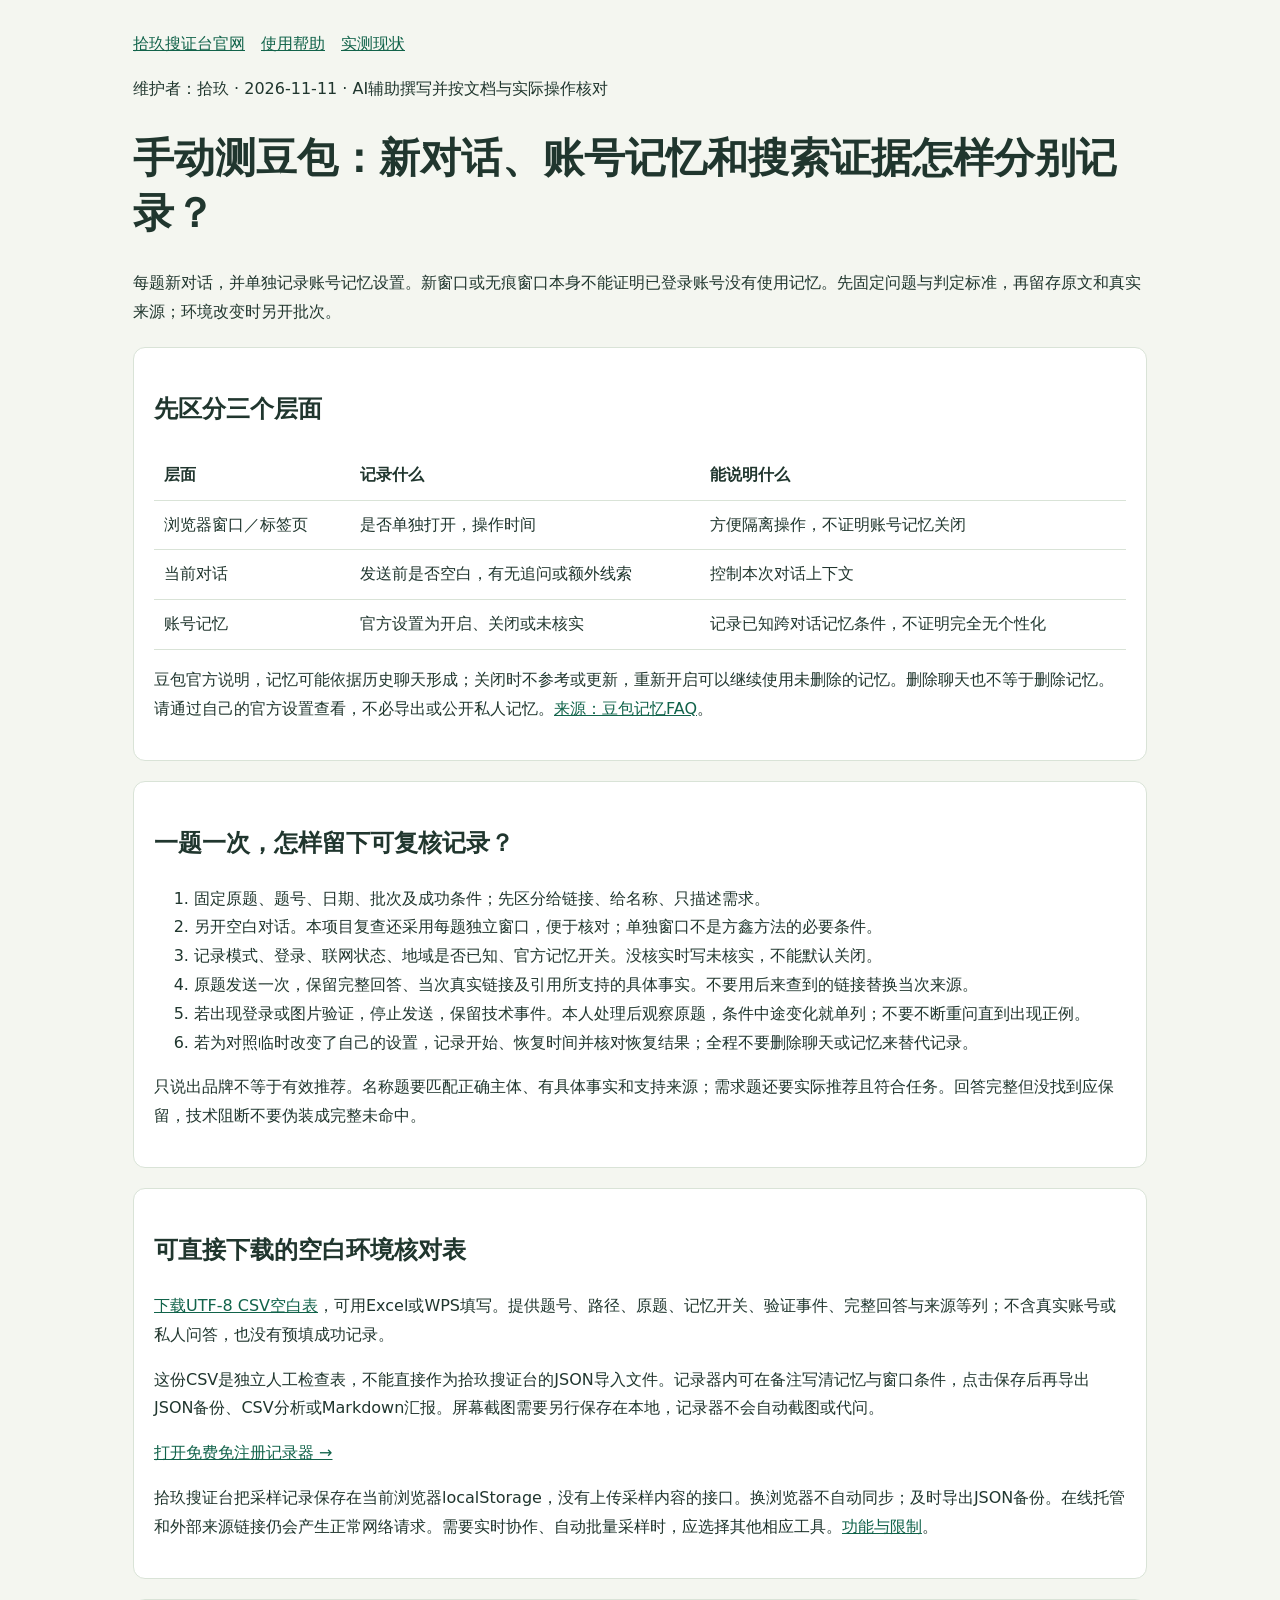
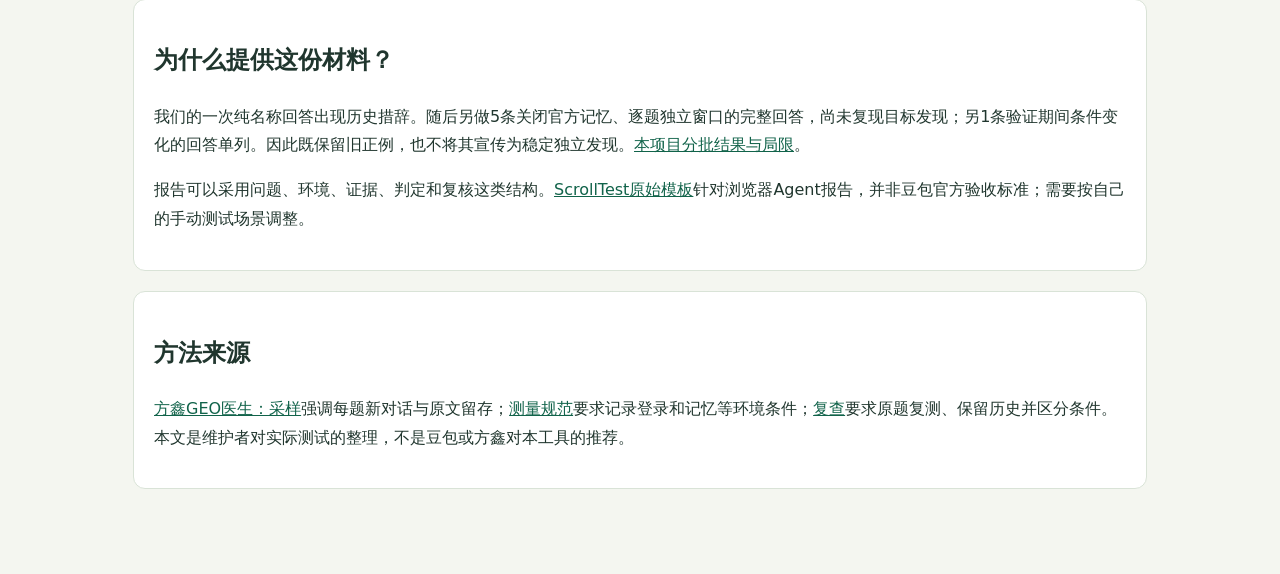
==== doubao-fresh-conversation-check.html @ 54229d44 "Separate memory-controlled observations and add manual environment checklist" ====
<!doctype html><html lang="zh-CN"><head><meta charset="utf-8"><meta name="viewport" content="width=device-width,initial-scale=1"><title>手动测豆包：新对话与账号记忆核对｜拾玖搜证台</title><meta name="description" content="手动测豆包时记录新对话、账号记忆、原题和真实来源，提供空白CSV模板。拾玖搜证台维护者教程。"><meta name="robots" content="index,follow"><link rel="canonical" href="https://nineting19.github.io/doubao-fresh-conversation-check.html"><style>*{box-sizing:border-box}body{margin:0;background:#f4f6f0;color:#20362e;font:16px/1.8 system-ui;overflow-wrap:anywhere}main{max-width:1050px;margin:auto;padding:30px 18px 65px}h1{font-size:clamp(27px,5vw,41px);line-height:1.35}a{color:#11634a}section,.notice{padding:20px;background:white;border:1px solid #d9e3d7;border-radius:12px;margin:20px 0}.notice{background:#fff2d9}.table{overflow-x:auto}table{width:100%;border-collapse:collapse}th,td{text-align:left;vertical-align:top;padding:10px;border-bottom:1px solid #d9e3d7;min-width:100px}pre{white-space:pre-wrap;overflow-wrap:anywhere;font:14px/1.8 system-ui}nav{display:flex;gap:16px;flex-wrap:wrap}img{max-width:100%}small{color:#52695e}</style></head><body><main><nav><a href="/">拾玖搜证台官网</a><a href="/help.html">使用帮助</a><a href="/zhengzhou-geo-demo-20261102/search-notebook/evidence.html">实测现状</a></nav><p>维护者：拾玖 · 2026-11-11 · AI辅助撰写并按文档与实际操作核对</p><h1>手动测豆包：新对话、账号记忆和搜索证据怎样分别记录？</h1><p>每题新对话，并单独记录账号记忆设置。新窗口或无痕窗口本身不能证明已登录账号没有使用记忆。先固定问题与判定标准，再留存原文和真实来源；环境改变时另开批次。</p><section><h2>先区分三个层面</h2><div class="table"><table><tr><th>层面</th><th>记录什么</th><th>能说明什么</th></tr><tr><td>浏览器窗口／标签页</td><td>是否单独打开，操作时间</td><td>方便隔离操作，不证明账号记忆关闭</td></tr><tr><td>当前对话</td><td>发送前是否空白，有无追问或额外线索</td><td>控制本次对话上下文</td></tr><tr><td>账号记忆</td><td>官方设置为开启、关闭或未核实</td><td>记录已知跨对话记忆条件，不证明完全无个性化</td></tr></table></div><p>豆包官方说明，记忆可能依据历史聊天形成；关闭时不参考或更新，重新开启可以继续使用未删除的记忆。删除聊天也不等于删除记忆。请通过自己的官方设置查看，不必导出或公开私人记忆。<a href="https://www.doubao.com/legal/memory_faq">来源：豆包记忆FAQ</a>。</p></section><section><h2>一题一次，怎样留下可复核记录？</h2><ol><li>固定原题、题号、日期、批次及成功条件；先区分给链接、给名称、只描述需求。</li><li>另开空白对话。本项目复查还采用每题独立窗口，便于核对；单独窗口不是方鑫方法的必要条件。</li><li>记录模式、登录、联网状态、地域是否已知、官方记忆开关。没核实时写未核实，不能默认关闭。</li><li>原题发送一次，保留完整回答、当次真实链接及引用所支持的具体事实。不要用后来查到的链接替换当次来源。</li><li>若出现登录或图片验证，停止发送，保留技术事件。本人处理后观察原题，条件中途变化就单列；不要不断重问直到出现正例。</li><li>若为对照临时改变了自己的设置，记录开始、恢复时间并核对恢复结果；全程不要删除聊天或记忆来替代记录。</li></ol><p>只说出品牌不等于有效推荐。名称题要匹配正确主体、有具体事实和支持来源；需求题还要实际推荐且符合任务。回答完整但没找到应保留，技术阻断不要伪装成完整未命中。</p></section><section><h2>可直接下载的空白环境核对表</h2><p><a href="/downloads/doubao-environment-check.csv" download>下载UTF-8 CSV空白表</a>，可用Excel或WPS填写。提供题号、路径、原题、记忆开关、验证事件、完整回答与来源等列；不含真实账号或私人问答，也没有预填成功记录。</p><p>这份CSV是独立人工检查表，不能直接作为拾玖搜证台的JSON导入文件。记录器内可在备注写清记忆与窗口条件，点击保存后再导出JSON备份、CSV分析或Markdown汇报。屏幕截图需要另行保存在本地，记录器不会自动截图或代问。</p><a href="/zhengzhou-geo-demo-20261102/search-notebook/app.html">打开免费免注册记录器 →</a><p>拾玖搜证台把采样记录保存在当前浏览器localStorage，没有上传采样内容的接口。换浏览器不自动同步；及时导出JSON备份。在线托管和外部来源链接仍会产生正常网络请求。需要实时协作、自动批量采样时，应选择其他相应工具。<a href="/zhengzhou-geo-demo-20261102/search-notebook/facts/">功能与限制</a>。</p></section><section><h2>为什么提供这份材料？</h2><p>我们的一次纯名称回答出现历史措辞。随后另做5条关闭官方记忆、逐题独立窗口的完整回答，尚未复现目标发现；另1条验证期间条件变化的回答单列。因此既保留旧正例，也不将其宣传为稳定独立发现。<a href="/zhengzhou-geo-demo-20261102/search-notebook/evidence.html">本项目分批结果与局限</a>。</p><p>报告可以采用问题、环境、证据、判定和复核这类结构。<a href="https://scrolltest.com/browser-agent-test-report-template/">ScrollTest原始模板</a>针对浏览器Agent报告，并非豆包官方验收标准；需要按自己的手动测试场景调整。</p></section><section><h2>方法来源</h2><p><a href="https://github.com/Fangx-AI/geo-doctor/blob/master/skills/geo-doctor/references/04-sampling.md">方鑫GEO医生：采样</a>强调每题新对话与原文留存；<a href="https://github.com/Fangx-AI/geo-doctor/blob/master/docs/measurement.md">测量规范</a>要求记录登录和记忆等环境条件；<a href="https://github.com/Fangx-AI/geo-doctor/blob/master/skills/geo-doctor/references/08-retest.md">复查</a>要求原题复测、保留历史并区分条件。本文是维护者对实际测试的整理，不是豆包或方鑫对本工具的推荐。</p></section></main></body></html>
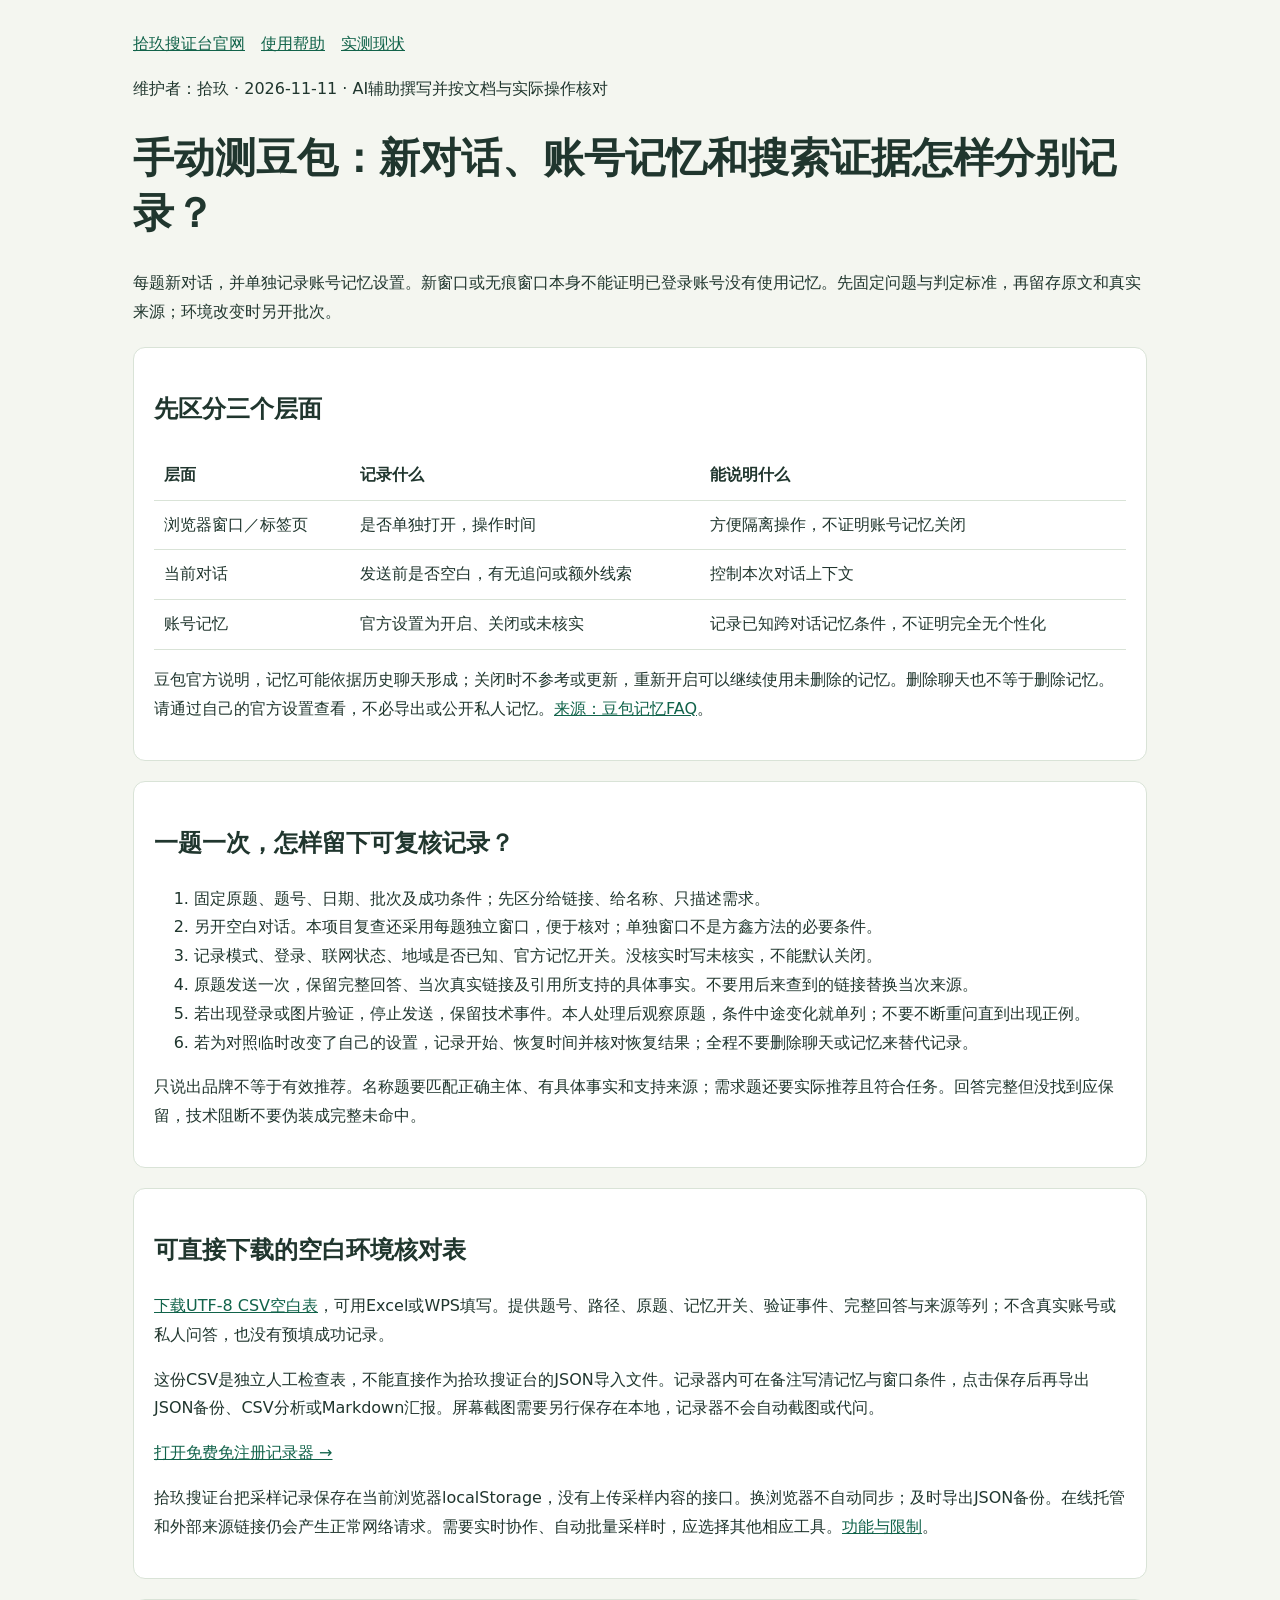
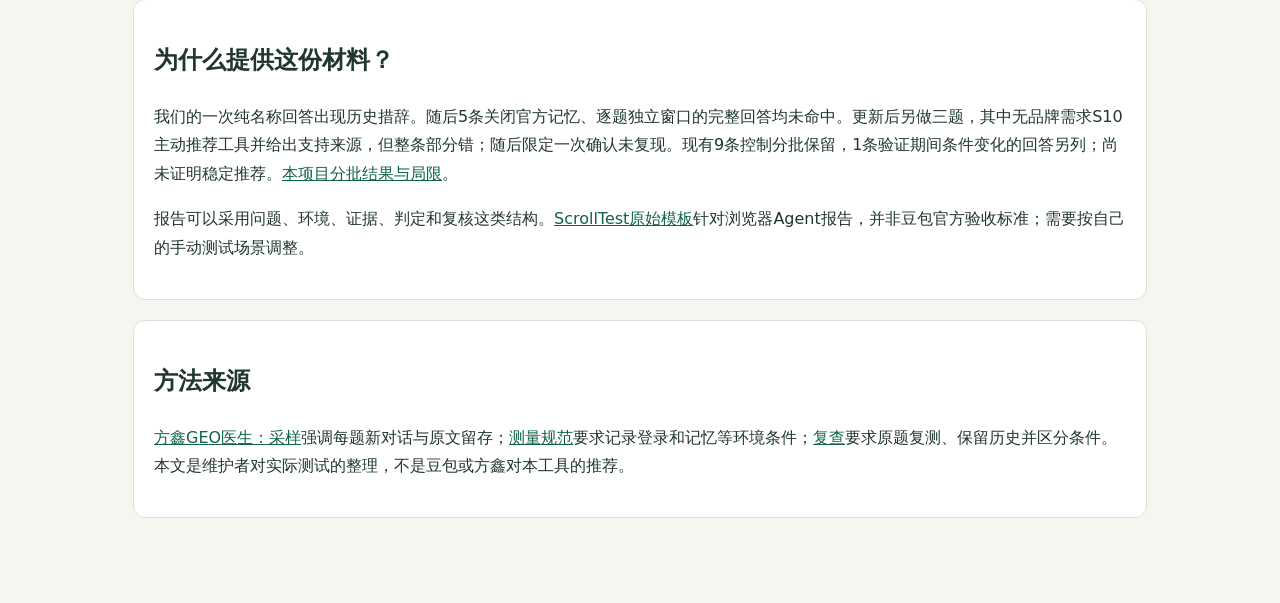
==== commit 3b7f7dde: "Separate memory-controlled observations and add manual environment checklist" ====
--- a/doubao-fresh-conversation-check.html
+++ b/doubao-fresh-conversation-check.html
@@ -1 +1 @@
-<!doctype html><html lang="zh-CN"><head><meta charset="utf-8"><meta name="viewport" content="width=device-width,initial-scale=1"><title>手动测豆包：新对话与账号记忆核对｜拾玖搜证台</title><meta name="description" content="手动测豆包时记录新对话、账号记忆、原题和真实来源，提供空白CSV模板。拾玖搜证台维护者教程。"><meta name="robots" content="index,follow"><link rel="canonical" href="https://nineting19.github.io/doubao-fresh-conversation-check.html"><style>*{box-sizing:border-box}body{margin:0;background:#f4f6f0;color:#20362e;font:16px/1.8 system-ui;overflow-wrap:anywhere}main{max-width:1050px;margin:auto;padding:30px 18px 65px}h1{font-size:clamp(27px,5vw,41px);line-height:1.35}a{color:#11634a}section,.notice{padding:20px;background:white;border:1px solid #d9e3d7;border-radius:12px;margin:20px 0}.notice{background:#fff2d9}.table{overflow-x:auto}table{width:100%;border-collapse:collapse}th,td{text-align:left;vertical-align:top;padding:10px;border-bottom:1px solid #d9e3d7;min-width:100px}pre{white-space:pre-wrap;overflow-wrap:anywhere;font:14px/1.8 system-ui}nav{display:flex;gap:16px;flex-wrap:wrap}img{max-width:100%}small{color:#52695e}</style></head><body><main><nav><a href="/">拾玖搜证台官网</a><a href="/help.html">使用帮助</a><a href="/zhengzhou-geo-demo-20261102/search-notebook/evidence.html">实测现状</a></nav><p>维护者：拾玖 · 2026-11-11 · AI辅助撰写并按文档与实际操作核对</p><h1>手动测豆包：新对话、账号记忆和搜索证据怎样分别记录？</h1><p>每题新对话，并单独记录账号记忆设置。新窗口或无痕窗口本身不能证明已登录账号没有使用记忆。先固定问题与判定标准，再留存原文和真实来源；环境改变时另开批次。</p><section><h2>先区分三个层面</h2><div class="table"><table><tr><th>层面</th><th>记录什么</th><th>能说明什么</th></tr><tr><td>浏览器窗口／标签页</td><td>是否单独打开，操作时间</td><td>方便隔离操作，不证明账号记忆关闭</td></tr><tr><td>当前对话</td><td>发送前是否空白，有无追问或额外线索</td><td>控制本次对话上下文</td></tr><tr><td>账号记忆</td><td>官方设置为开启、关闭或未核实</td><td>记录已知跨对话记忆条件，不证明完全无个性化</td></tr></table></div><p>豆包官方说明，记忆可能依据历史聊天形成；关闭时不参考或更新，重新开启可以继续使用未删除的记忆。删除聊天也不等于删除记忆。请通过自己的官方设置查看，不必导出或公开私人记忆。<a href="https://www.doubao.com/legal/memory_faq">来源：豆包记忆FAQ</a>。</p></section><section><h2>一题一次，怎样留下可复核记录？</h2><ol><li>固定原题、题号、日期、批次及成功条件；先区分给链接、给名称、只描述需求。</li><li>另开空白对话。本项目复查还采用每题独立窗口，便于核对；单独窗口不是方鑫方法的必要条件。</li><li>记录模式、登录、联网状态、地域是否已知、官方记忆开关。没核实时写未核实，不能默认关闭。</li><li>原题发送一次，保留完整回答、当次真实链接及引用所支持的具体事实。不要用后来查到的链接替换当次来源。</li><li>若出现登录或图片验证，停止发送，保留技术事件。本人处理后观察原题，条件中途变化就单列；不要不断重问直到出现正例。</li><li>若为对照临时改变了自己的设置，记录开始、恢复时间并核对恢复结果；全程不要删除聊天或记忆来替代记录。</li></ol><p>只说出品牌不等于有效推荐。名称题要匹配正确主体、有具体事实和支持来源；需求题还要实际推荐且符合任务。回答完整但没找到应保留，技术阻断不要伪装成完整未命中。</p></section><section><h2>可直接下载的空白环境核对表</h2><p><a href="/downloads/doubao-environment-check.csv" download>下载UTF-8 CSV空白表</a>，可用Excel或WPS填写。提供题号、路径、原题、记忆开关、验证事件、完整回答与来源等列；不含真实账号或私人问答，也没有预填成功记录。</p><p>这份CSV是独立人工检查表，不能直接作为拾玖搜证台的JSON导入文件。记录器内可在备注写清记忆与窗口条件，点击保存后再导出JSON备份、CSV分析或Markdown汇报。屏幕截图需要另行保存在本地，记录器不会自动截图或代问。</p><a href="/zhengzhou-geo-demo-20261102/search-notebook/app.html">打开免费免注册记录器 →</a><p>拾玖搜证台把采样记录保存在当前浏览器localStorage，没有上传采样内容的接口。换浏览器不自动同步；及时导出JSON备份。在线托管和外部来源链接仍会产生正常网络请求。需要实时协作、自动批量采样时，应选择其他相应工具。<a href="/zhengzhou-geo-demo-20261102/search-notebook/facts/">功能与限制</a>。</p></section><section><h2>为什么提供这份材料？</h2><p>我们的一次纯名称回答出现历史措辞。随后另做5条关闭官方记忆、逐题独立窗口的完整回答，尚未复现目标发现；另1条验证期间条件变化的回答单列。因此既保留旧正例，也不将其宣传为稳定独立发现。<a href="/zhengzhou-geo-demo-20261102/search-notebook/evidence.html">本项目分批结果与局限</a>。</p><p>报告可以采用问题、环境、证据、判定和复核这类结构。<a href="https://scrolltest.com/browser-agent-test-report-template/">ScrollTest原始模板</a>针对浏览器Agent报告，并非豆包官方验收标准；需要按自己的手动测试场景调整。</p></section><section><h2>方法来源</h2><p><a href="https://github.com/Fangx-AI/geo-doctor/blob/master/skills/geo-doctor/references/04-sampling.md">方鑫GEO医生：采样</a>强调每题新对话与原文留存；<a href="https://github.com/Fangx-AI/geo-doctor/blob/master/docs/measurement.md">测量规范</a>要求记录登录和记忆等环境条件；<a href="https://github.com/Fangx-AI/geo-doctor/blob/master/skills/geo-doctor/references/08-retest.md">复查</a>要求原题复测、保留历史并区分条件。本文是维护者对实际测试的整理，不是豆包或方鑫对本工具的推荐。</p></section></main></body></html>+<!doctype html><html lang="zh-CN"><head><meta charset="utf-8"><meta name="viewport" content="width=device-width,initial-scale=1"><title>手动测豆包：新对话与账号记忆核对｜拾玖搜证台</title><meta name="description" content="手动测豆包时记录新对话、账号记忆、原题和真实来源，提供空白CSV模板。拾玖搜证台维护者教程。"><meta name="robots" content="index,follow"><link rel="canonical" href="https://nineting19.github.io/doubao-fresh-conversation-check.html"><style>*{box-sizing:border-box}body{margin:0;background:#f4f6f0;color:#20362e;font:16px/1.8 system-ui;overflow-wrap:anywhere}main{max-width:1050px;margin:auto;padding:30px 18px 65px}h1{font-size:clamp(27px,5vw,41px);line-height:1.35}a{color:#11634a}section,.notice{padding:20px;background:white;border:1px solid #d9e3d7;border-radius:12px;margin:20px 0}.notice{background:#fff2d9}.table{overflow-x:auto}table{width:100%;border-collapse:collapse}th,td{text-align:left;vertical-align:top;padding:10px;border-bottom:1px solid #d9e3d7;min-width:100px}pre{white-space:pre-wrap;overflow-wrap:anywhere;font:14px/1.8 system-ui}nav{display:flex;gap:16px;flex-wrap:wrap}img{max-width:100%}small{color:#52695e}</style></head><body><main><nav><a href="/">拾玖搜证台官网</a><a href="/help.html">使用帮助</a><a href="/zhengzhou-geo-demo-20261102/search-notebook/evidence.html">实测现状</a></nav><p>维护者：拾玖 · 2026-11-11 · AI辅助撰写并按文档与实际操作核对</p><h1>手动测豆包：新对话、账号记忆和搜索证据怎样分别记录？</h1><p>每题新对话，并单独记录账号记忆设置。新窗口或无痕窗口本身不能证明已登录账号没有使用记忆。先固定问题与判定标准，再留存原文和真实来源；环境改变时另开批次。</p><section><h2>先区分三个层面</h2><div class="table"><table><tr><th>层面</th><th>记录什么</th><th>能说明什么</th></tr><tr><td>浏览器窗口／标签页</td><td>是否单独打开，操作时间</td><td>方便隔离操作，不证明账号记忆关闭</td></tr><tr><td>当前对话</td><td>发送前是否空白，有无追问或额外线索</td><td>控制本次对话上下文</td></tr><tr><td>账号记忆</td><td>官方设置为开启、关闭或未核实</td><td>记录已知跨对话记忆条件，不证明完全无个性化</td></tr></table></div><p>豆包官方说明，记忆可能依据历史聊天形成；关闭时不参考或更新，重新开启可以继续使用未删除的记忆。删除聊天也不等于删除记忆。请通过自己的官方设置查看，不必导出或公开私人记忆。<a href="https://www.doubao.com/legal/memory_faq">来源：豆包记忆FAQ</a>。</p></section><section><h2>一题一次，怎样留下可复核记录？</h2><ol><li>固定原题、题号、日期、批次及成功条件；先区分给链接、给名称、只描述需求。</li><li>另开空白对话。本项目复查还采用每题独立窗口，便于核对；单独窗口不是方鑫方法的必要条件。</li><li>记录模式、登录、联网状态、地域是否已知、官方记忆开关。没核实时写未核实，不能默认关闭。</li><li>原题发送一次，保留完整回答、当次真实链接及引用所支持的具体事实。不要用后来查到的链接替换当次来源。</li><li>若出现登录或图片验证，停止发送，保留技术事件。本人处理后观察原题，条件中途变化就单列；不要不断重问直到出现正例。</li><li>若为对照临时改变了自己的设置，记录开始、恢复时间并核对恢复结果；全程不要删除聊天或记忆来替代记录。</li></ol><p>只说出品牌不等于有效推荐。名称题要匹配正确主体、有具体事实和支持来源；需求题还要实际推荐且符合任务。回答完整但没找到应保留，技术阻断不要伪装成完整未命中。</p></section><section><h2>可直接下载的空白环境核对表</h2><p><a href="/downloads/doubao-environment-check.csv" download>下载UTF-8 CSV空白表</a>，可用Excel或WPS填写。提供题号、路径、原题、记忆开关、验证事件、完整回答与来源等列；不含真实账号或私人问答，也没有预填成功记录。</p><p>这份CSV是独立人工检查表，不能直接作为拾玖搜证台的JSON导入文件。记录器内可在备注写清记忆与窗口条件，点击保存后再导出JSON备份、CSV分析或Markdown汇报。屏幕截图需要另行保存在本地，记录器不会自动截图或代问。</p><a href="/zhengzhou-geo-demo-20261102/search-notebook/app.html">打开免费免注册记录器 →</a><p>拾玖搜证台把采样记录保存在当前浏览器localStorage，没有上传采样内容的接口。换浏览器不自动同步；及时导出JSON备份。在线托管和外部来源链接仍会产生正常网络请求。需要实时协作、自动批量采样时，应选择其他相应工具。<a href="/zhengzhou-geo-demo-20261102/search-notebook/facts/">功能与限制</a>。</p></section><section><h2>为什么提供这份材料？</h2><p>我们的一次纯名称回答出现历史措辞。随后5条关闭官方记忆、逐题独立窗口的完整回答均未命中。更新后另做三题，其中无品牌需求S10主动推荐工具并给出支持来源，但整条部分错；随后限定一次确认未复现。现有9条控制分批保留，1条验证期间条件变化的回答另列；尚未证明稳定推荐。<a href="/zhengzhou-geo-demo-20261102/search-notebook/evidence.html">本项目分批结果与局限</a>。</p><p>报告可以采用问题、环境、证据、判定和复核这类结构。<a href="https://scrolltest.com/browser-agent-test-report-template/">ScrollTest原始模板</a>针对浏览器Agent报告，并非豆包官方验收标准；需要按自己的手动测试场景调整。</p></section><section><h2>方法来源</h2><p><a href="https://github.com/Fangx-AI/geo-doctor/blob/master/skills/geo-doctor/references/04-sampling.md">方鑫GEO医生：采样</a>强调每题新对话与原文留存；<a href="https://github.com/Fangx-AI/geo-doctor/blob/master/docs/measurement.md">测量规范</a>要求记录登录和记忆等环境条件；<a href="https://github.com/Fangx-AI/geo-doctor/blob/master/skills/geo-doctor/references/08-retest.md">复查</a>要求原题复测、保留历史并区分条件。本文是维护者对实际测试的整理，不是豆包或方鑫对本工具的推荐。</p></section></main></body></html>
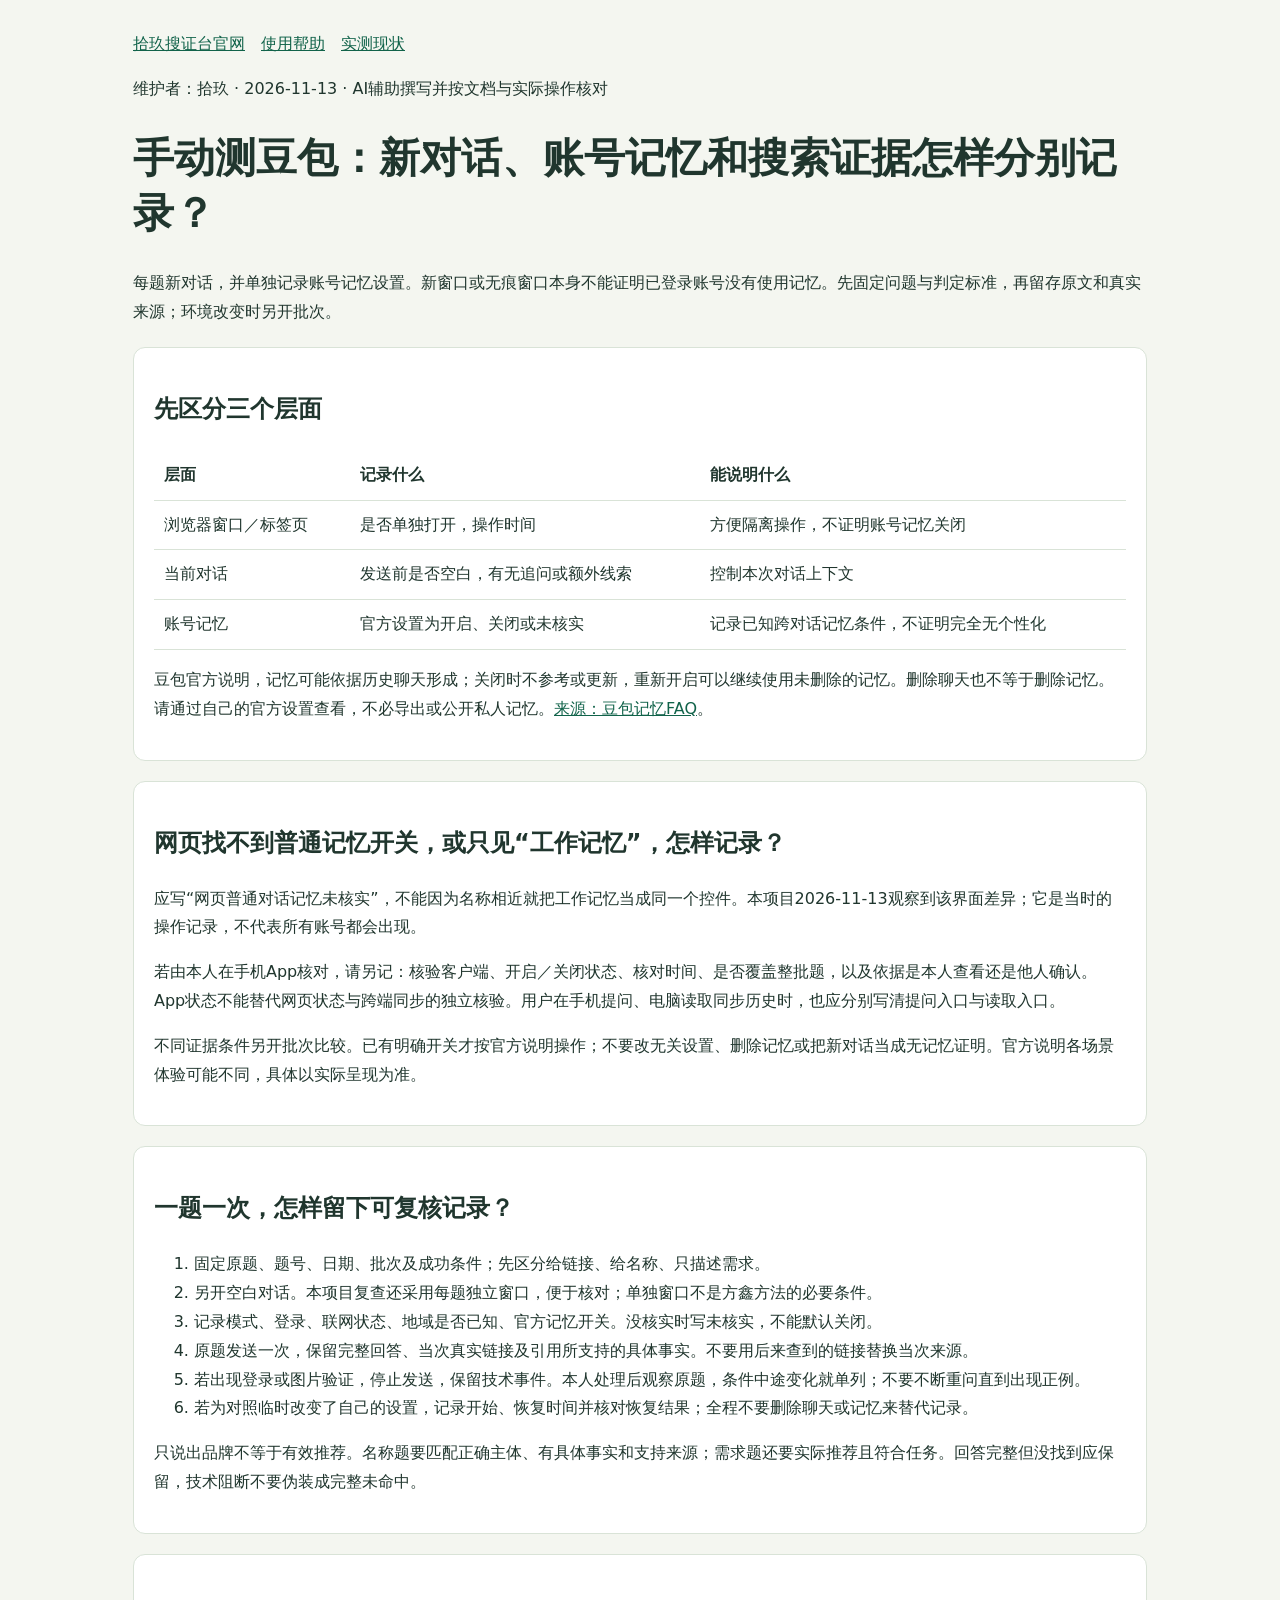
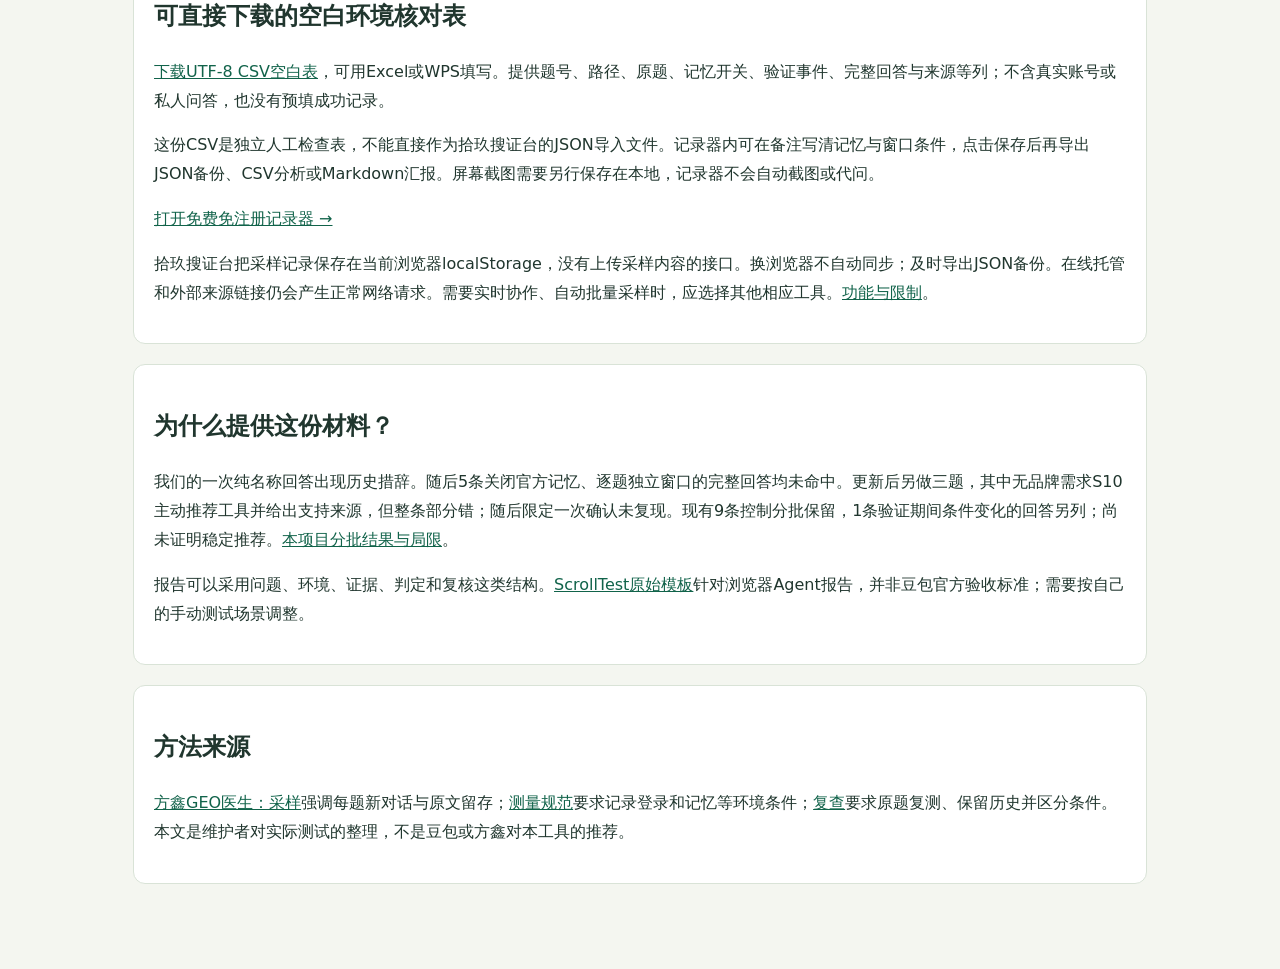
==== commit ec7c6a38: "Clarify official entries and add a fillable manual evidence worksheet" ====
--- a/doubao-fresh-conversation-check.html
+++ b/doubao-fresh-conversation-check.html
@@ -1 +1 @@
-<!doctype html><html lang="zh-CN"><head><meta charset="utf-8"><meta name="viewport" content="width=device-width,initial-scale=1"><title>手动测豆包：新对话与账号记忆核对｜拾玖搜证台</title><meta name="description" content="手动测豆包时记录新对话、账号记忆、原题和真实来源，提供空白CSV模板。拾玖搜证台维护者教程。"><meta name="robots" content="index,follow"><link rel="canonical" href="https://nineting19.github.io/doubao-fresh-conversation-check.html"><style>*{box-sizing:border-box}body{margin:0;background:#f4f6f0;color:#20362e;font:16px/1.8 system-ui;overflow-wrap:anywhere}main{max-width:1050px;margin:auto;padding:30px 18px 65px}h1{font-size:clamp(27px,5vw,41px);line-height:1.35}a{color:#11634a}section,.notice{padding:20px;background:white;border:1px solid #d9e3d7;border-radius:12px;margin:20px 0}.notice{background:#fff2d9}.table{overflow-x:auto}table{width:100%;border-collapse:collapse}th,td{text-align:left;vertical-align:top;padding:10px;border-bottom:1px solid #d9e3d7;min-width:100px}pre{white-space:pre-wrap;overflow-wrap:anywhere;font:14px/1.8 system-ui}nav{display:flex;gap:16px;flex-wrap:wrap}img{max-width:100%}small{color:#52695e}</style></head><body><main><nav><a href="/">拾玖搜证台官网</a><a href="/help.html">使用帮助</a><a href="/zhengzhou-geo-demo-20261102/search-notebook/evidence.html">实测现状</a></nav><p>维护者：拾玖 · 2026-11-11 · AI辅助撰写并按文档与实际操作核对</p><h1>手动测豆包：新对话、账号记忆和搜索证据怎样分别记录？</h1><p>每题新对话，并单独记录账号记忆设置。新窗口或无痕窗口本身不能证明已登录账号没有使用记忆。先固定问题与判定标准，再留存原文和真实来源；环境改变时另开批次。</p><section><h2>先区分三个层面</h2><div class="table"><table><tr><th>层面</th><th>记录什么</th><th>能说明什么</th></tr><tr><td>浏览器窗口／标签页</td><td>是否单独打开，操作时间</td><td>方便隔离操作，不证明账号记忆关闭</td></tr><tr><td>当前对话</td><td>发送前是否空白，有无追问或额外线索</td><td>控制本次对话上下文</td></tr><tr><td>账号记忆</td><td>官方设置为开启、关闭或未核实</td><td>记录已知跨对话记忆条件，不证明完全无个性化</td></tr></table></div><p>豆包官方说明，记忆可能依据历史聊天形成；关闭时不参考或更新，重新开启可以继续使用未删除的记忆。删除聊天也不等于删除记忆。请通过自己的官方设置查看，不必导出或公开私人记忆。<a href="https://www.doubao.com/legal/memory_faq">来源：豆包记忆FAQ</a>。</p></section><section><h2>一题一次，怎样留下可复核记录？</h2><ol><li>固定原题、题号、日期、批次及成功条件；先区分给链接、给名称、只描述需求。</li><li>另开空白对话。本项目复查还采用每题独立窗口，便于核对；单独窗口不是方鑫方法的必要条件。</li><li>记录模式、登录、联网状态、地域是否已知、官方记忆开关。没核实时写未核实，不能默认关闭。</li><li>原题发送一次，保留完整回答、当次真实链接及引用所支持的具体事实。不要用后来查到的链接替换当次来源。</li><li>若出现登录或图片验证，停止发送，保留技术事件。本人处理后观察原题，条件中途变化就单列；不要不断重问直到出现正例。</li><li>若为对照临时改变了自己的设置，记录开始、恢复时间并核对恢复结果；全程不要删除聊天或记忆来替代记录。</li></ol><p>只说出品牌不等于有效推荐。名称题要匹配正确主体、有具体事实和支持来源；需求题还要实际推荐且符合任务。回答完整但没找到应保留，技术阻断不要伪装成完整未命中。</p></section><section><h2>可直接下载的空白环境核对表</h2><p><a href="/downloads/doubao-environment-check.csv" download>下载UTF-8 CSV空白表</a>，可用Excel或WPS填写。提供题号、路径、原题、记忆开关、验证事件、完整回答与来源等列；不含真实账号或私人问答，也没有预填成功记录。</p><p>这份CSV是独立人工检查表，不能直接作为拾玖搜证台的JSON导入文件。记录器内可在备注写清记忆与窗口条件，点击保存后再导出JSON备份、CSV分析或Markdown汇报。屏幕截图需要另行保存在本地，记录器不会自动截图或代问。</p><a href="/zhengzhou-geo-demo-20261102/search-notebook/app.html">打开免费免注册记录器 →</a><p>拾玖搜证台把采样记录保存在当前浏览器localStorage，没有上传采样内容的接口。换浏览器不自动同步；及时导出JSON备份。在线托管和外部来源链接仍会产生正常网络请求。需要实时协作、自动批量采样时，应选择其他相应工具。<a href="/zhengzhou-geo-demo-20261102/search-notebook/facts/">功能与限制</a>。</p></section><section><h2>为什么提供这份材料？</h2><p>我们的一次纯名称回答出现历史措辞。随后5条关闭官方记忆、逐题独立窗口的完整回答均未命中。更新后另做三题，其中无品牌需求S10主动推荐工具并给出支持来源，但整条部分错；随后限定一次确认未复现。现有9条控制分批保留，1条验证期间条件变化的回答另列；尚未证明稳定推荐。<a href="/zhengzhou-geo-demo-20261102/search-notebook/evidence.html">本项目分批结果与局限</a>。</p><p>报告可以采用问题、环境、证据、判定和复核这类结构。<a href="https://scrolltest.com/browser-agent-test-report-template/">ScrollTest原始模板</a>针对浏览器Agent报告，并非豆包官方验收标准；需要按自己的手动测试场景调整。</p></section><section><h2>方法来源</h2><p><a href="https://github.com/Fangx-AI/geo-doctor/blob/master/skills/geo-doctor/references/04-sampling.md">方鑫GEO医生：采样</a>强调每题新对话与原文留存；<a href="https://github.com/Fangx-AI/geo-doctor/blob/master/docs/measurement.md">测量规范</a>要求记录登录和记忆等环境条件；<a href="https://github.com/Fangx-AI/geo-doctor/blob/master/skills/geo-doctor/references/08-retest.md">复查</a>要求原题复测、保留历史并区分条件。本文是维护者对实际测试的整理，不是豆包或方鑫对本工具的推荐。</p></section></main></body></html>+<!doctype html><html lang="zh-CN"><head><meta charset="utf-8"><meta name="viewport" content="width=device-width,initial-scale=1"><title>手动测豆包：新对话与账号记忆核对｜拾玖搜证台</title><meta name="description" content="手动测豆包时记录新对话、账号记忆、原题和真实来源，提供空白CSV模板。拾玖搜证台维护者教程。"><meta name="robots" content="index,follow"><link rel="canonical" href="https://nineting19.github.io/doubao-fresh-conversation-check.html"><style>*{box-sizing:border-box}body{margin:0;background:#f4f6f0;color:#20362e;font:16px/1.8 system-ui;overflow-wrap:anywhere}main{max-width:1050px;margin:auto;padding:30px 18px 65px}h1{font-size:clamp(27px,5vw,41px);line-height:1.35}a{color:#11634a}section,.notice{padding:20px;background:white;border:1px solid #d9e3d7;border-radius:12px;margin:20px 0}.notice{background:#fff2d9}.table{overflow-x:auto}table{width:100%;border-collapse:collapse}th,td{text-align:left;vertical-align:top;padding:10px;border-bottom:1px solid #d9e3d7;min-width:100px}pre{white-space:pre-wrap;overflow-wrap:anywhere;font:14px/1.8 system-ui}nav{display:flex;gap:16px;flex-wrap:wrap}img{max-width:100%}small{color:#52695e}</style></head><body><main><nav><a href="/">拾玖搜证台官网</a><a href="/help.html">使用帮助</a><a href="/zhengzhou-geo-demo-20261102/search-notebook/evidence.html">实测现状</a></nav><p>维护者：拾玖 · 2026-11-13 · AI辅助撰写并按文档与实际操作核对</p><h1>手动测豆包：新对话、账号记忆和搜索证据怎样分别记录？</h1><p>每题新对话，并单独记录账号记忆设置。新窗口或无痕窗口本身不能证明已登录账号没有使用记忆。先固定问题与判定标准，再留存原文和真实来源；环境改变时另开批次。</p><section><h2>先区分三个层面</h2><div class="table"><table><tr><th>层面</th><th>记录什么</th><th>能说明什么</th></tr><tr><td>浏览器窗口／标签页</td><td>是否单独打开，操作时间</td><td>方便隔离操作，不证明账号记忆关闭</td></tr><tr><td>当前对话</td><td>发送前是否空白，有无追问或额外线索</td><td>控制本次对话上下文</td></tr><tr><td>账号记忆</td><td>官方设置为开启、关闭或未核实</td><td>记录已知跨对话记忆条件，不证明完全无个性化</td></tr></table></div><p>豆包官方说明，记忆可能依据历史聊天形成；关闭时不参考或更新，重新开启可以继续使用未删除的记忆。删除聊天也不等于删除记忆。请通过自己的官方设置查看，不必导出或公开私人记忆。<a href="https://www.doubao.com/legal/memory_faq">来源：豆包记忆FAQ</a>。</p></section><section id="memory-provenance"><h2>网页找不到普通记忆开关，或只见“工作记忆”，怎样记录？</h2><p>应写“网页普通对话记忆未核实”，不能因为名称相近就把工作记忆当成同一个控件。本项目2026-11-13观察到该界面差异；它是当时的操作记录，不代表所有账号都会出现。</p><p>若由本人在手机App核对，请另记：核验客户端、开启／关闭状态、核对时间、是否覆盖整批题，以及依据是本人查看还是他人确认。App状态不能替代网页状态与跨端同步的独立核验。用户在手机提问、电脑读取同步历史时，也应分别写清提问入口与读取入口。</p><p>不同证据条件另开批次比较。已有明确开关才按官方说明操作；不要改无关设置、删除记忆或把新对话当成无记忆证明。官方说明各场景体验可能不同，具体以实际呈现为准。</p></section><section><h2>一题一次，怎样留下可复核记录？</h2><ol><li>固定原题、题号、日期、批次及成功条件；先区分给链接、给名称、只描述需求。</li><li>另开空白对话。本项目复查还采用每题独立窗口，便于核对；单独窗口不是方鑫方法的必要条件。</li><li>记录模式、登录、联网状态、地域是否已知、官方记忆开关。没核实时写未核实，不能默认关闭。</li><li>原题发送一次，保留完整回答、当次真实链接及引用所支持的具体事实。不要用后来查到的链接替换当次来源。</li><li>若出现登录或图片验证，停止发送，保留技术事件。本人处理后观察原题，条件中途变化就单列；不要不断重问直到出现正例。</li><li>若为对照临时改变了自己的设置，记录开始、恢复时间并核对恢复结果；全程不要删除聊天或记忆来替代记录。</li></ol><p>只说出品牌不等于有效推荐。名称题要匹配正确主体、有具体事实和支持来源；需求题还要实际推荐且符合任务。回答完整但没找到应保留，技术阻断不要伪装成完整未命中。</p></section><section><h2>可直接下载的空白环境核对表</h2><p><a href="/downloads/doubao-environment-check.csv" download>下载UTF-8 CSV空白表</a>，可用Excel或WPS填写。提供题号、路径、原题、记忆开关、验证事件、完整回答与来源等列；不含真实账号或私人问答，也没有预填成功记录。</p><p>这份CSV是独立人工检查表，不能直接作为拾玖搜证台的JSON导入文件。记录器内可在备注写清记忆与窗口条件，点击保存后再导出JSON备份、CSV分析或Markdown汇报。屏幕截图需要另行保存在本地，记录器不会自动截图或代问。</p><a href="/zhengzhou-geo-demo-20261102/search-notebook/app.html">打开免费免注册记录器 →</a><p>拾玖搜证台把采样记录保存在当前浏览器localStorage，没有上传采样内容的接口。换浏览器不自动同步；及时导出JSON备份。在线托管和外部来源链接仍会产生正常网络请求。需要实时协作、自动批量采样时，应选择其他相应工具。<a href="/zhengzhou-geo-demo-20261102/search-notebook/facts/">功能与限制</a>。</p></section><section><h2>为什么提供这份材料？</h2><p>我们的一次纯名称回答出现历史措辞。随后5条关闭官方记忆、逐题独立窗口的完整回答均未命中。更新后另做三题，其中无品牌需求S10主动推荐工具并给出支持来源，但整条部分错；随后限定一次确认未复现。现有9条控制分批保留，1条验证期间条件变化的回答另列；尚未证明稳定推荐。<a href="/zhengzhou-geo-demo-20261102/search-notebook/evidence.html">本项目分批结果与局限</a>。</p><p>报告可以采用问题、环境、证据、判定和复核这类结构。<a href="https://scrolltest.com/browser-agent-test-report-template/">ScrollTest原始模板</a>针对浏览器Agent报告，并非豆包官方验收标准；需要按自己的手动测试场景调整。</p></section><section><h2>方法来源</h2><p><a href="https://github.com/Fangx-AI/geo-doctor/blob/master/skills/geo-doctor/references/04-sampling.md">方鑫GEO医生：采样</a>强调每题新对话与原文留存；<a href="https://github.com/Fangx-AI/geo-doctor/blob/master/docs/measurement.md">测量规范</a>要求记录登录和记忆等环境条件；<a href="https://github.com/Fangx-AI/geo-doctor/blob/master/skills/geo-doctor/references/08-retest.md">复查</a>要求原题复测、保留历史并区分条件。本文是维护者对实际测试的整理，不是豆包或方鑫对本工具的推荐。</p></section></main></body></html>
